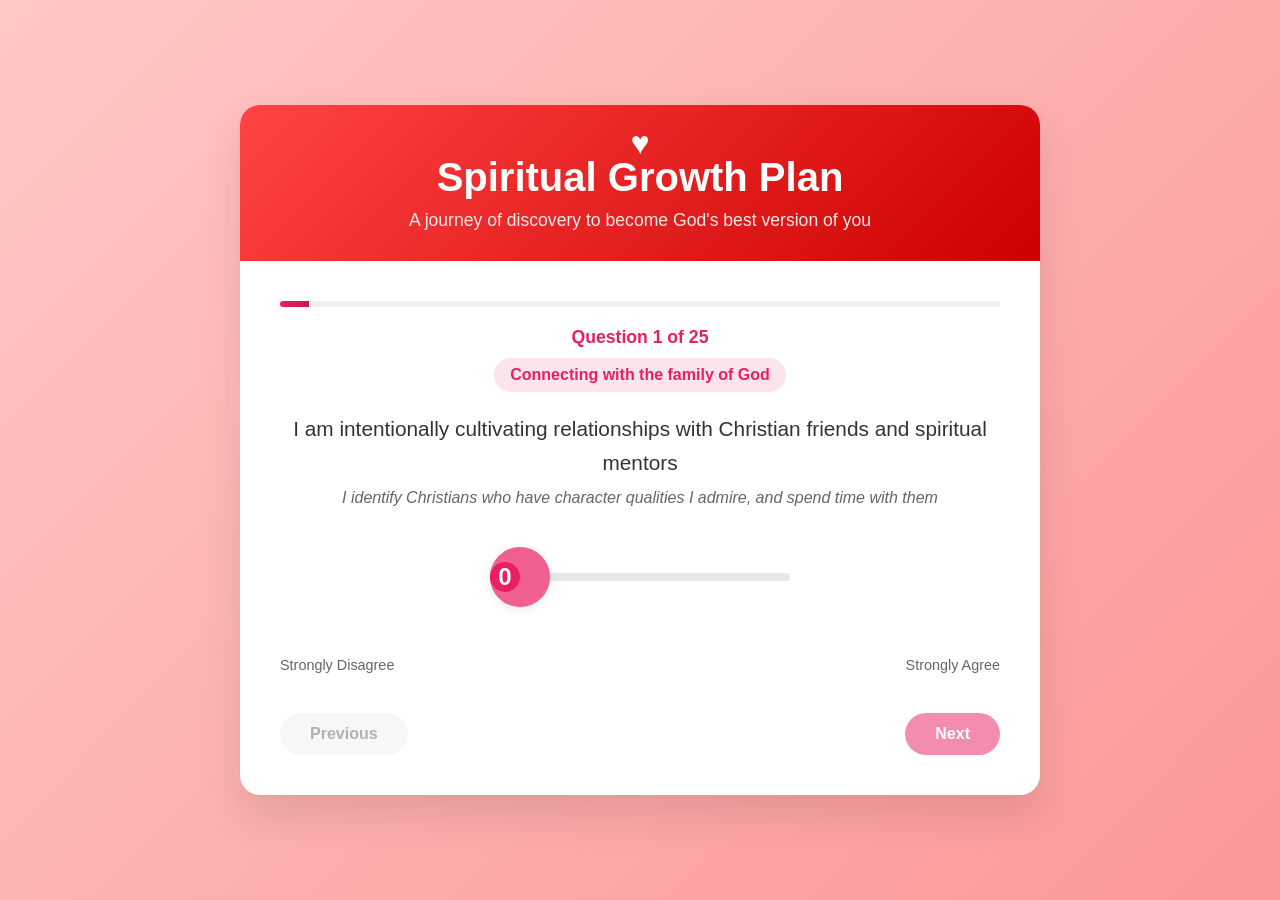
==== index.html @ 46c4d4fc "Rename spiritual_growth_assessment.html to index.html" ====
<!DOCTYPE html>
<html lang="en">
<head>
    <meta charset="UTF-8">
    <meta name="viewport" content="width=device-width, initial-scale=1.0">
    <title>Spiritual Growth Plan Assessment</title>
    <style>
        * {
            margin: 0;
            padding: 0;
            box-sizing: border-box;
        }

        body {
            font-family: 'Segoe UI', Tahoma, Geneva, Verdana, sans-serif;
            background: linear-gradient(135deg, hsl(0, 100%, 89%) 0%, lab(73.06% 38.18 16.54) 100%);
            min-height: 100vh;
            display: flex;
            align-items: center;
            justify-content: center;
            padding: 20px;
        }

        .container {
            background: white;
            border-radius: 20px;
            box-shadow: 0 20px 40px rgba(0,0,0,0.1);
            max-width: 800px;
            width: 100%;
            overflow: hidden;
        }

        .header {
            background: linear-gradient(135deg, #ff4444 0%, #cc0000 100%);
            color: white;
            padding: 30px;
            text-align: center;
            position: relative;
        }

        .header::before {
            content: '♥';
            position: absolute;
            top: 20px;
            left: 50%;
            transform: translateX(-50%);
            font-size: 2rem;
            color: white;
        }

        .header h1 {
            font-size: 2.5rem;
            margin-bottom: 10px;
            margin-top: 20px;
        }

        .header p {
            font-size: 1.1rem;
            opacity: 0.9;
        }

        .content {
            padding: 40px;
        }

        .question-container {
            text-align: center;
            margin-bottom: 30px;
        }

        .question-number {
            color: var(--category-color);
            font-size: 1.1rem;
            font-weight: 600;
            margin-bottom: 10px;
        }

        .category {
            background: var(--category-bg);
            color: var(--category-color);
            padding: 8px 16px;
            border-radius: 20px;
            display: inline-block;
            margin-bottom: 20px;
            font-weight: 600;
        }

        .question {
            font-size: 1.3rem;
            line-height: 1.6;
            color: #333;
            margin-bottom: 10px;
        }

        .question-detail {
            font-size: 1rem;
            color: #666;
            font-style: italic;
            margin-bottom: 30px;
        }

        .rating-container {
            display: flex;
            justify-content: center;
            align-items: center;
            margin-bottom: 40px;
            flex-wrap: wrap;
            position: relative;
            height: 80px;
        }

        .slider-wrapper {
            position: relative;
            width: 320px;
            height: 80px;
            display: flex;
            align-items: center;
            justify-content: center;
        }

        .rating-slider {
            width: 100%;
            margin: 0;
            background: transparent;
            position: absolute;
            top: 50%;
            left: 0;
            transform: translateY(-50%);
            z-index: 1;
            -webkit-appearance: none;
            appearance: none;
            height: 6px;
            border-radius: 3px;
            background: #e0e0e0;
        }

        .rating-slider::-webkit-slider-thumb {
            -webkit-appearance: none;
            appearance: none;
            width: 60px;
            height: 60px;
            border-radius: 50%;
            background: var(--category-color, #e91e63);
            border: 3px solid var(--category-color, #e91e63);
            cursor: pointer;
            box-shadow: 0 2px 8px rgba(0,0,0,0.12);
        }

        .rating-slider::-moz-range-thumb {
            width: 60px;
            height: 60px;
            border-radius: 50%;
            background: var(--category-color, #e91e63);
            border: 3px solid var(--category-color, #e91e63);
            cursor: pointer;
            box-shadow: 0 2px 8px rgba(0,0,0,0.12);
        }

        .rating-slider::-ms-thumb {
            width: 60px;
            height: 60px;
            border-radius: 50%;
            background: var(--category-color, #e91e63);
            border: 3px solid var(--category-color, #e91e63);
            cursor: pointer;
            box-shadow: 0 2px 8px rgba(0,0,0,0.12);
        }

        .slider-thumb {
            position: absolute;
            top: 50%;
            left: 0;
            transform: translate(-50%, -50%);
            width: 60px;
            height: 60px;
            border-radius: 50%;
            background: transparent;
            color: white;
            display: flex;
            align-items: center;
            justify-content: center;
            font-size: 1.5rem;
            font-weight: bold;
            pointer-events: none;
            z-index: 2;
            border: none;
            /* Remove background and border so only the number shows */
        }

        @media (max-width: 600px) {
            .slider-wrapper {
                width: 200px;
            }
            .slider-thumb, .rating-slider::-webkit-slider-thumb, .rating-slider::-moz-range-thumb, .rating-slider::-ms-thumb {
                width: 40px;
                height: 40px;
                font-size: 1rem;
            }
        }

        .rating-labels {
            display: flex;
            justify-content: space-between;
            margin-bottom: 40px;
            font-size: 0.9rem;
            color: #666;
        }

        .controls {
            display: flex;
            justify-content: space-between;
            align-items: center;
        }

        .btn {
            padding: 12px 30px;
            border: none;
            border-radius: 25px;
            font-size: 1rem;
            font-weight: 600;
            cursor: pointer;
            transition: all 0.3s ease;
        }

        .btn-primary {
            background: var(--category-color);
            color: white;
        }

        .btn-primary:hover {
            background: var(--category-color-dark);
            transform: translateY(-2px);
        }

        .btn-secondary {
            background: #f0f0f0;
            color: #666;
        }

        .btn-secondary:hover {
            background: #e0e0e0;
        }

        .btn:disabled {
            opacity: 0.5;
            cursor: not-allowed;
        }

        .progress-bar {
            background: #f0f0f0;
            height: 6px;
            border-radius: 3px;
            overflow: hidden;
            margin-bottom: 20px;
        }

        .progress-fill {
            background: linear-gradient(90deg, var(--category-color), var(--category-color-dark));
            height: 100%;
            transition: width 0.5s ease;
        }

        .results {
            display: none;
        }

        .results.show {
            display: block;
        }

        .result-category {
            background: var(--category-bg);
            border-radius: 15px;
            padding: 25px;
            margin-bottom: 20px;
            border-left: 5px solid var(--category-color);
        }

        .result-category h3 {
            color: var(--category-color);
            margin-bottom: 10px;
            font-size: 1.3rem;
        }

        .result-score {
            font-size: 1.2rem;
            font-weight: bold;
            color: #333;
            margin-bottom: 0;
        }

        .result-level {
            padding: 5px 15px;
            border-radius: 20px;
            color: white;
            font-weight: 600;
            display: inline-block;
            margin-bottom: 0;
            font-size: 0.8rem;
        }

        .poor { background: #ff6b6b; }
        .fair { background: #ffa726; }
        .good { background: #66bb6a; }
        .very-good { background: #42a5f5; }
        .outstanding { background: #ab47bc; }

        .restart-btn {
            display: block;
            margin: 30px auto 0;
            padding: 15px 40px;
            background: #ff4444;
            color: white;
            border: none;
            border-radius: 25px;
            font-size: 1.1rem;
            font-weight: 600;
            cursor: pointer;
            transition: all 0.3s ease;
        }

        .restart-btn:hover {
            background: #cc0000;
            transform: translateY(-2px);
        }

        /* Category color variables */
        .category-0 {
            --category-color: #e91e63;
            --category-color-dark: #c2185b;
            --category-bg: #fce4ec;
        }

        .category-1 {
            --category-color: #2196f3;
            --category-color-dark: #1976d2;
            --category-bg: #e3f2fd;
        }

        .category-2 {
            --category-color: #4caf50;
            --category-color-dark: #388e3c;
            --category-bg: #e8f5e8;
        }

        .category-3 {
            --category-color: #ff9800;
            --category-color-dark: #f57c00;
            --category-bg: #fff3e0;
        }

        .category-4 {
            --category-color: #9c27b0;
            --category-color-dark: #7b1fa2;
            --category-bg: #f3e5f5;
        }

        @media (max-width: 600px) {
            .rating-container {
                gap: 10px;
            }
            
            .rating-button {
                width: 50px;
                height: 50px;
                font-size: 1rem;
            }
            
            .header h1 {
                font-size: 2rem;
            }
            
            .content {
                padding: 20px;
            }
        }

        .slider-wrapper {
            position: relative;
            width: 100%;
            max-width: 300px;
            margin: 0 auto;
        }

        .rating-slider {
            -webkit-appearance: none;
            width: 100%;
            height: 8px;
            border-radius: 5px;
            background: #ddd;
            outline: none;
            opacity: 0.7;
            transition: opacity 0.2s;
        }

        .rating-slider:hover {
            opacity: 1;
        }

        .slider-thumb {
            position: absolute;
            top: -8px;
            left: 0;
            width: 30px;
            height: 30px;
            background: var(--category-color);
            color: white;
            border-radius: 50%;
            display: flex;
            align-items: center;
            justify-content: center;
            font-weight: bold;
            transition: transform 0.3s ease;
        }

        .slider-wrapper:hover .slider-thumb {
            transform: scale(1.2);
        }

        .accordion {
            border-radius: 15px;
            margin-bottom: 20px;
            overflow: hidden;
            border-left: 5px solid var(--category-color);
            background: var(--category-bg);
            transition: box-shadow 0.2s;
            box-shadow: 0 2px 8px rgba(0,0,0,0.04);
        }

        .accordion-header {
            display: flex;
            justify-content: space-between;
            align-items: center;
            padding: 25px;
            cursor: pointer;
            background: var(--category-bg);
        }

        .accordion-header h3 {
            margin: 0;
            color: var(--category-color);
            font-size: 1.2rem;
        }

        .accordion-summary {
    display: flex;
    align-items: flex-start;
    justify-content: space-between;
    gap: 20px;
    width: 100%;
}

.accordion-score-block {
    display: flex;
    flex-direction: column;
    align-items: flex-end;
    min-width: 90px;
}

.result-score {
    font-size: 2rem;
    font-weight: bold;
    color: #333;
    margin-bottom: 6px;
    text-align: right;
}

.result-level {
    padding: 5px 15px;
    border-radius: 20px;
    color: white;
    font-weight: 600;
    display: inline-block;
    margin-bottom: 0;
    font-size: 1rem;
    text-align: right;
}

        .result-score {
            font-size: 1.2rem;
            font-weight: bold;
            color: #333;
            margin-bottom: 0;
        }

        .result-level {
            padding: 5px 15px;
            border-radius: 20px;
            color: white;
            font-weight: 600;
            display: inline-block;
            margin-bottom: 0;
        }

        .accordion-content {
            padding: 20px 25px;
            border-top: 1px solid #eee;
            display: none;
            animation: fadeIn 0.3s;
        }

        .accordion.open .accordion-content {
            display: block;
        }

  .go-deeper-link {
    color: var(--category-color);
    text-decoration: underline;
    cursor: pointer;
    background: none;
    border: none;
    padding: 0;
    margin: 0;
    transition: color 0.2s;
}
.go-deeper-link:hover {
    color: var(--category-color-dark);
}

        .steps-btn {
            display: block;
            margin: 20px auto 0;
            padding: 15px 40px;
            background: #2196f3;
            color: white;
            border: none;
            border-radius: 25px;
            font-size: 1.1rem;
            font-weight: 600;
            text-align: center;
            text-decoration: none;
            transition: background 0.3s, transform 0.3s;
        }

        .steps-btn:hover {
            background: #1976d2;
            transform: translateY(-2px);
        }

        @keyframes fadeIn {
            from { opacity: 0; }
            to { opacity: 1; }
        }

        .results-actions {
    display: flex;
    justify-content: center;
    gap: 20px;
    margin-top: 30px;
}

@media (max-width: 600px) {
    .results-actions {
        flex-direction: column;
        gap: 10px;
        align-items: stretch;
    }
}
    </style>
</head>
<body>
    <div class="container">
        <div class="header">
            <h1>Spiritual Growth Plan</h1>
            <p>A journey of discovery to become God's best version of you</p>
        </div>

        <div class="content">
            <div class="progress-bar">
                <div class="progress-fill" id="progressFill"></div>
            </div>

            <div id="questionSection">
                <div class="question-container">
                    <div class="question-number" id="questionNumber"></div>
                    <div class="category" id="categoryName"></div>
                    <div class="question" id="questionText"></div>
                    <div class="question-detail" id="questionDetail"></div>
                </div>

                <div class="rating-container" id="ratingContainer">
                    <div class="slider-wrapper">
                        <input type="range" min="0" max="5" value="0" class="rating-slider" id="ratingSlider">
                        <div class="slider-thumb" id="sliderThumb">0</div>
                    </div>
                </div>

                <div class="rating-labels">
                    <span>Strongly Disagree</span>
                    <span>Strongly Agree</span>
                </div>

                <div class="controls">
                    <button class="btn btn-secondary" id="prevBtn" onclick="previousQuestion()">Previous</button>
                    <button class="btn btn-primary" id="nextBtn" onclick="nextQuestion()" disabled>Next</button>
                </div>
            </div>

            <div class="results" id="results">
                <h2 style="text-align: center; margin-bottom: 30px; color: #333;">Your Spiritual Growth Assessment Results</h2>
                <div id="resultsContainer"></div>
                <div class="results-actions">
                    <button class="restart-btn" onclick="restartAssessment()">Take Assessment Again</button>
                    <a href="https://kingfisher.org.uk" target="_blank" class="steps-btn">Steps to Change</a>
                </div>
            </div>
        </div>
    </div>

    <script>
        const questions = [
            {
                category: "Connecting with the family of God",
                questions: [
                    {
                        text: "I am intentionally cultivating relationships with Christian friends and spiritual mentors",
                        detail: "I identify Christians who have character qualities I admire, and spend time with them"
                    },
                    {
                        text: "I am cultivating authentic community by speaking the truth in love and creating healthy boundaries",
                        detail: "I don't just opt for the quiet life - I say what needs to be said, but in a loving, up building way"
                    },
                    {
                        text: "I am increasingly becoming loving, grace-giving and forgiving to others",
                        detail: "When people annoy me, I am increasingly able to respond calmly and positively"
                    },
                    {
                        text: "I am authentically connecting in my immediate family relationships (spouse, children, siblings)",
                        detail: "Though we can't get on with everyone, so far as it is down to me I am seeking to build honest, positive relationships"
                    },
                    {
                        text: "I am resolving conflict with others in a Biblical manner and supporting the leadership of this church family",
                        detail: "Whether in my personal family, or in the family of the church, I am increasingly refusing to cause division through gossip, mud-slinging or character assassination"
                    }
                ]
            },
            {
                category: "Maturing in my spiritual life",
                questions: [
                    {
                        text: "I am growing spiritually through regular quiet times, reading God's word and praying",
                        detail: ""
                    },
                    {
                        text: "I avoid addictive behaviours that hinder my growth",
                        detail: "Food, busyness, tv etc. Though these things, in themselves are not wrong, am I using them as a means of avoiding sorting out real issues in my life?"
                    },
                    {
                        text: "I have an active relationship with one or several people that encourage me in my spiritual walk",
                        detail: "People to whom I make myself open and accountable"
                    },
                    {
                        text: "I am experiencing an increase of the Fruit of the Spirit in my life (love, joy, peace, patience, kindness, goodness, gentleness and self control - Galatians 5:22-23)",
                        detail: ""
                    },
                    {
                        text: "I am honouring God with my finances and, therefore, tithing to the church (giving 10%)",
                        detail: ""
                    }
                ]
            },
            {
                category: "Discovering my ministry in the church",
                questions: [
                    {
                        text: "I have discovered how God has made me (Discovery) and am actively seeking to develop that in ministry",
                        detail: ""
                    },
                    {
                        text: "I am actively demonstrating that I am Christ's servant in ordinary ways",
                        detail: "In my attitudes towards family, friends, church, work etc"
                    },
                    {
                        text: "I am serving in a regular ministry in the church body",
                        detail: ""
                    },
                    {
                        text: "I am taking the opportunities presented in the church regarding courses and gatherings for support of my ministry",
                        detail: ""
                    },
                    {
                        text: "I am an active, participating member of my Connect group",
                        detail: ""
                    }
                ]
            },
            {
                category: "Growing in my sense of mission in the world",
                questions: [
                    {
                        text: "I am actively praying for and cultivating relationships with unchurched friends and family",
                        detail: ""
                    },
                    {
                        text: "I am actively witnessing to spiritual seekers",
                        detail: "Through telling my story, or through inviting them to church, or to other Christian events or introducing them to other Christians, or some other means"
                    },
                    {
                        text: "I am praying for God to show me where he can use me in the world in which I live",
                        detail: ""
                    },
                    {
                        text: "I am actively looking for and taking opportunities to build positively into other peoples' lives",
                        detail: "I am looking for ways of demonstrating Christ's love through words and acts of kindness to those who don't yet know him"
                    },
                    {
                        text: "I am known by others as one who lives out their beliefs in their everyday life",
                        detail: ""
                    }
                ]
            },
            {
                category: "Deepening my relationship with God in worship",
                questions: [
                    {
                        text: "I am faithfully attending corporate worship services at my church with an attitude of positive expectation that God will meet with me",
                        detail: ""
                    },
                    {
                        text: "I am actively seeking to know and do what pleases God as a way of life",
                        detail: ""
                    },
                    {
                        text: "I am surrendering my whole life to the Lord, including the area of exercise and nutrition (Romans 12: 1)",
                        detail: "The way I treat my body, soul and spirit reflects my belief that they were created by, and belong to God"
                    },
                    {
                        text: "The worship songs that I sing accurately and increasingly reflect my true feelings about God",
                        detail: ""
                    },
                    {
                        text: "I am honouring God with every dimension of my life by balancing His purposes in my life",
                        detail: "Am increasingly demonstrating that I see the importance of all five of these areas being in proper balance"
                    }
                ]
            }
        ];

        let currentQuestionIndex = 0;
        let answers = [];
        let totalQuestions = 0;

        // Calculate total questions
        questions.forEach(category => {
            totalQuestions += category.questions.length;
        });

        function getCurrentQuestion() {
            let questionCount = 0;
            for (let categoryIndex = 0; categoryIndex < questions.length; categoryIndex++) {
                const category = questions[categoryIndex];
                if (questionCount + category.questions.length > currentQuestionIndex) {
                    const questionInCategory = currentQuestionIndex - questionCount;
                    return {
                        category: category.category,
                        question: category.questions[questionInCategory],
                        categoryIndex: categoryIndex,
                        questionIndex: questionInCategory
                    };
                }
                questionCount += category.questions.length;
            }
        }

        function displayQuestion() {
            const current = getCurrentQuestion();

            document.body.className = `category-${current.categoryIndex}`;

            document.getElementById('questionNumber').textContent = `Question ${currentQuestionIndex + 1} of ${totalQuestions}`;
            document.getElementById('categoryName').textContent = current.category;
            document.getElementById('questionText').textContent = current.question.text;
            document.getElementById('questionDetail').textContent = current.question.detail;

            // Update progress bar
            const progress = ((currentQuestionIndex + 1) / totalQuestions) * 100;
            document.getElementById('progressFill').style.width = progress + '%';

            // Set slider value
            const slider = document.getElementById('ratingSlider');
            const thumb = document.getElementById('sliderThumb');
            slider.value = answers[currentQuestionIndex] !== undefined ? answers[currentQuestionIndex] : 0;
            thumb.textContent = slider.value;

            // Position thumb
            updateSliderThumb();

            // Update button states
            document.getElementById('prevBtn').disabled = currentQuestionIndex === 0;
            document.getElementById('nextBtn').disabled = answers[currentQuestionIndex] === undefined;

            if (currentQuestionIndex === totalQuestions - 1) {
                document.getElementById('nextBtn').textContent = 'View Results';
            } else {
                document.getElementById('nextBtn').textContent = 'Next';
            }
        }

        function selectRating(value) {
            answers[currentQuestionIndex] = value;

            // Update UI
            document.getElementById('ratingSlider').value = value;
            document.getElementById('sliderThumb').textContent = value;
            updateSliderThumb();

            // Enable next button
            document.getElementById('nextBtn').disabled = false;
        }

        function updateSliderThumb() {
            const slider = document.getElementById('ratingSlider');
            const thumb = document.getElementById('sliderThumb');
            const min = parseInt(slider.min);
            const max = parseInt(slider.max);
            const val = parseInt(slider.value);

            // Calculate position
            const percent = (val - min) / (max - min);
            const sliderWidth = slider.offsetWidth;
            const thumbWidth = thumb.offsetWidth;
            // Position so the center of .slider-thumb matches the center of the native thumb
            const left = percent * (sliderWidth - thumbWidth) + thumbWidth / 2;

            thumb.style.left = `${left}px`;
            thumb.style.top = '50%';
            thumb.style.transform = 'translate(-50%, -50%)';
        }

        function nextQuestion() {
            if (currentQuestionIndex < totalQuestions - 1) {
                currentQuestionIndex++;
                displayQuestion();
            } else {
                showResults();
            }
        }

        function previousQuestion() {
            if (currentQuestionIndex > 0) {
                currentQuestionIndex--;
                displayQuestion();
            }
        }

        function getScoreLevel(score) {
            if (score <= 5) return { level: 'Poor', class: 'poor' };
            if (score <= 10) return { level: 'Fair', class: 'fair' };
            if (score <= 15) return { level: 'Good', class: 'good' };
            if (score <= 20) return { level: 'Very Good', class: 'very-good' };
            return { level: 'Outstanding', class: 'outstanding' };
        }

       function showResults() {
    document.getElementById('questionSection').style.display = 'none';
    document.getElementById('results').classList.add('show');
    document.body.className = '';

    const resultsContainer = document.getElementById('resultsContainer');
    resultsContainer.innerHTML = '';

    let answerIndex = 0;

    // Go deeper content for each category
    const goDeeperContent = [
        `<p>
           The book of Romans is a great starting point for advice on how to connect with the family of God. If you have 5 minutes spare read Romans 12 as it speaks so clearly into these topics!<br><br>
            If you want to go even further into studying it we have a great Bible study series available called <em>Romans: The Real Truth of Christianity</em>; ask your connect group leader if you would like a copy.
        </p>`,
        `<p>
            You can read the bible anywhere with the YouVersion Bible app. It has reading plans and it can even read it to you! Goto <a href="https://bible.com" target="_blank">bible.com</a> for more information.<br><br>
            <a href="https://thebibleproject.com" target="_blank">Thebibleproject.com</a> is a great resource for developing a deeper understanding of the bible and how it all fits together. The videos are simple and quick so it’s a great starting point.<br><br>
            We believe in the principle of tithing which is how church gets most of it’s funding. If you don’t know much about tithing then ask one of the leaders at church or watch a talk by James Burn called <a href=https://youtube.com/live/6DldkL6PSbs">“Giving as an act of Faith”</a> on YouTube<br>
            If you decide that you would like to tithe then visit the <a href="https://kingfisher.org.uk/giving">giving page</a> on our website for all the information..
        </p>`,
        `<p>
            Do you want to get involved but have no idea where you would be most effective at serving?<br><br>
            We have a tool called “Discovery” at Kingfisher Church which is like a questionnaire which helps you figure out how God has wired you up as a person and what areas of ministry you may suit serving in. Ollie or James will look through the finished questionnaire and advise on what ministries will be a great fit for you to get involved in!<br>
            <br>Ask your connect group leader or any leader at church for more information or to get a copy of Discovery.
        </p>`,
        `<p>
            Commit to one specific person in your life that you could be praying that they will start a journey to faith in God. Think of that person as your “Plus One” to invite along to church.<br><br>
            As well as finding where you can serve in Church, there are plenty of opportunities to serve in different ways in the social enterprise that grew out of our church.
        </p>`,
        `<p>
            Try listening to more worship music throughout the week. Journeys in the car can become opportunities for times of worship and prayer so that time is useful!<br><br>
            Find us on Spotify for <a href="https://open.spotify.com/artist/3yoodHEVUlWji9CvxLVvFb?si=lH98tpijQ7yHeleZgfBoWQ">Kingfisher Church</a> songs as well as playlists of worship music that we will either be singing at church or that we think will be encouraging to listen to.
        </p>`
    ];

    questions.forEach((category, categoryIndex) => {
        let categoryScore = 0;
        for (let i = 0; i < category.questions.length; i++) {
            categoryScore += answers[answerIndex + i];
        }
        const scoreInfo = getScoreLevel(categoryScore);

        // Accordion HTML
        const accordionDiv = document.createElement('div');
        accordionDiv.className = `accordion category-${categoryIndex}`;

        accordionDiv.innerHTML = `
            <div class="accordion-header">
                <div class="accordion-summary">
                    <div>
                        <h3>${category.category}</h3>
                        <a href="#" class="go-deeper-link" data-acc-index="${categoryIndex}" style="font-style:italic; font-size:0.95rem; display:block; margin-top:6px;">Go deeper</a>
                    </div>
                    <div class="accordion-score-block">
                        <div class="result-score">${categoryScore} / 25</div>
                        <div class="result-level ${scoreInfo.class}">${scoreInfo.level}</div>
                    </div>
                </div>
            </div>
            <div class="accordion-content">
                ${goDeeperContent[categoryIndex]}
            </div>
        `;
        resultsContainer.appendChild(accordionDiv);

        answerIndex += category.questions.length;
    });

    // Add accordion open/close logic
    document.querySelectorAll('.go-deeper-link').forEach(link => {
        link.onclick = function(e) {
            e.preventDefault();
            const acc = link.closest('.accordion');
            acc.classList.toggle('open');
        };
    });
}

        function restartAssessment() {
            currentQuestionIndex = 0;
            answers = [];
            document.getElementById('results').classList.remove('show');
            document.getElementById('questionSection').style.display = 'block';
            displayQuestion();
        }

        // Event listeners
        document.getElementById('ratingContainer').addEventListener('click', function(e) {
            if (e.target.classList.contains('rating-button')) {
                selectRating(parseInt(e.target.dataset.value));
            }
        });

        const slider = document.getElementById('ratingSlider');
        const sliderThumb = document.getElementById('sliderThumb');

        slider.addEventListener('input', function() {
            const value = this.value;
            sliderThumb.textContent = value;
            selectRating(parseInt(value));
        });

        // Initialize
        displayQuestion();
    </script>
</body>
</html>
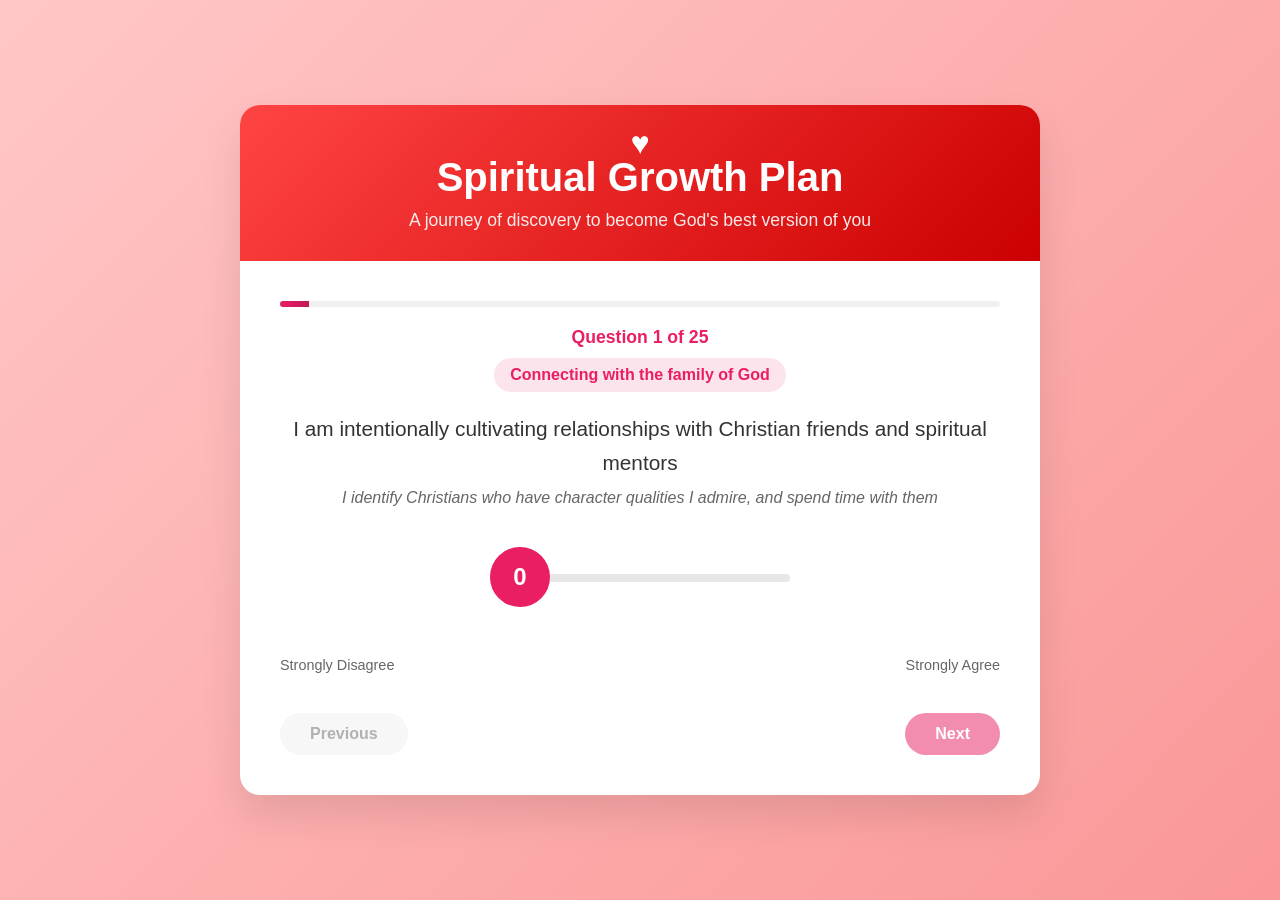
==== commit c801e0ac: "split files" ====
--- a/index.html
+++ b/index.html
@@ -4,559 +4,7 @@
     <meta charset="UTF-8">
     <meta name="viewport" content="width=device-width, initial-scale=1.0">
     <title>Spiritual Growth Plan Assessment</title>
-    <style>
-        * {
-            margin: 0;
-            padding: 0;
-            box-sizing: border-box;
-        }
-
-        body {
-            font-family: 'Segoe UI', Tahoma, Geneva, Verdana, sans-serif;
-            background: linear-gradient(135deg, hsl(0, 100%, 89%) 0%, lab(73.06% 38.18 16.54) 100%);
-            min-height: 100vh;
-            display: flex;
-            align-items: center;
-            justify-content: center;
-            padding: 20px;
-        }
-
-        .container {
-            background: white;
-            border-radius: 20px;
-            box-shadow: 0 20px 40px rgba(0,0,0,0.1);
-            max-width: 800px;
-            width: 100%;
-            overflow: hidden;
-        }
-
-        .header {
-            background: linear-gradient(135deg, #ff4444 0%, #cc0000 100%);
-            color: white;
-            padding: 30px;
-            text-align: center;
-            position: relative;
-        }
-
-        .header::before {
-            content: '♥';
-            position: absolute;
-            top: 20px;
-            left: 50%;
-            transform: translateX(-50%);
-            font-size: 2rem;
-            color: white;
-        }
-
-        .header h1 {
-            font-size: 2.5rem;
-            margin-bottom: 10px;
-            margin-top: 20px;
-        }
-
-        .header p {
-            font-size: 1.1rem;
-            opacity: 0.9;
-        }
-
-        .content {
-            padding: 40px;
-        }
-
-        .question-container {
-            text-align: center;
-            margin-bottom: 30px;
-        }
-
-        .question-number {
-            color: var(--category-color);
-            font-size: 1.1rem;
-            font-weight: 600;
-            margin-bottom: 10px;
-        }
-
-        .category {
-            background: var(--category-bg);
-            color: var(--category-color);
-            padding: 8px 16px;
-            border-radius: 20px;
-            display: inline-block;
-            margin-bottom: 20px;
-            font-weight: 600;
-        }
-
-        .question {
-            font-size: 1.3rem;
-            line-height: 1.6;
-            color: #333;
-            margin-bottom: 10px;
-        }
-
-        .question-detail {
-            font-size: 1rem;
-            color: #666;
-            font-style: italic;
-            margin-bottom: 30px;
-        }
-
-        .rating-container {
-            display: flex;
-            justify-content: center;
-            align-items: center;
-            margin-bottom: 40px;
-            flex-wrap: wrap;
-            position: relative;
-            height: 80px;
-        }
-
-        .slider-wrapper {
-            position: relative;
-            width: 320px;
-            height: 80px;
-            display: flex;
-            align-items: center;
-            justify-content: center;
-        }
-
-        .rating-slider {
-            width: 100%;
-            margin: 0;
-            background: transparent;
-            position: absolute;
-            top: 50%;
-            left: 0;
-            transform: translateY(-50%);
-            z-index: 1;
-            -webkit-appearance: none;
-            appearance: none;
-            height: 6px;
-            border-radius: 3px;
-            background: #e0e0e0;
-        }
-
-        .rating-slider::-webkit-slider-thumb {
-            -webkit-appearance: none;
-            appearance: none;
-            width: 60px;
-            height: 60px;
-            border-radius: 50%;
-            background: var(--category-color, #e91e63);
-            border: 3px solid var(--category-color, #e91e63);
-            cursor: pointer;
-            box-shadow: 0 2px 8px rgba(0,0,0,0.12);
-        }
-
-        .rating-slider::-moz-range-thumb {
-            width: 60px;
-            height: 60px;
-            border-radius: 50%;
-            background: var(--category-color, #e91e63);
-            border: 3px solid var(--category-color, #e91e63);
-            cursor: pointer;
-            box-shadow: 0 2px 8px rgba(0,0,0,0.12);
-        }
-
-        .rating-slider::-ms-thumb {
-            width: 60px;
-            height: 60px;
-            border-radius: 50%;
-            background: var(--category-color, #e91e63);
-            border: 3px solid var(--category-color, #e91e63);
-            cursor: pointer;
-            box-shadow: 0 2px 8px rgba(0,0,0,0.12);
-        }
-
-        .slider-thumb {
-            position: absolute;
-            top: 50%;
-            left: 0;
-            transform: translate(-50%, -50%);
-            width: 60px;
-            height: 60px;
-            border-radius: 50%;
-            background: transparent;
-            color: white;
-            display: flex;
-            align-items: center;
-            justify-content: center;
-            font-size: 1.5rem;
-            font-weight: bold;
-            pointer-events: none;
-            z-index: 2;
-            border: none;
-            /* Remove background and border so only the number shows */
-        }
-
-        @media (max-width: 600px) {
-            .slider-wrapper {
-                width: 200px;
-            }
-            .slider-thumb, .rating-slider::-webkit-slider-thumb, .rating-slider::-moz-range-thumb, .rating-slider::-ms-thumb {
-                width: 40px;
-                height: 40px;
-                font-size: 1rem;
-            }
-        }
-
-        .rating-labels {
-            display: flex;
-            justify-content: space-between;
-            margin-bottom: 40px;
-            font-size: 0.9rem;
-            color: #666;
-        }
-
-        .controls {
-            display: flex;
-            justify-content: space-between;
-            align-items: center;
-        }
-
-        .btn {
-            padding: 12px 30px;
-            border: none;
-            border-radius: 25px;
-            font-size: 1rem;
-            font-weight: 600;
-            cursor: pointer;
-            transition: all 0.3s ease;
-        }
-
-        .btn-primary {
-            background: var(--category-color);
-            color: white;
-        }
-
-        .btn-primary:hover {
-            background: var(--category-color-dark);
-            transform: translateY(-2px);
-        }
-
-        .btn-secondary {
-            background: #f0f0f0;
-            color: #666;
-        }
-
-        .btn-secondary:hover {
-            background: #e0e0e0;
-        }
-
-        .btn:disabled {
-            opacity: 0.5;
-            cursor: not-allowed;
-        }
-
-        .progress-bar {
-            background: #f0f0f0;
-            height: 6px;
-            border-radius: 3px;
-            overflow: hidden;
-            margin-bottom: 20px;
-        }
-
-        .progress-fill {
-            background: linear-gradient(90deg, var(--category-color), var(--category-color-dark));
-            height: 100%;
-            transition: width 0.5s ease;
-        }
-
-        .results {
-            display: none;
-        }
-
-        .results.show {
-            display: block;
-        }
-
-        .result-category {
-            background: var(--category-bg);
-            border-radius: 15px;
-            padding: 25px;
-            margin-bottom: 20px;
-            border-left: 5px solid var(--category-color);
-        }
-
-        .result-category h3 {
-            color: var(--category-color);
-            margin-bottom: 10px;
-            font-size: 1.3rem;
-        }
-
-        .result-score {
-            font-size: 1.2rem;
-            font-weight: bold;
-            color: #333;
-            margin-bottom: 0;
-        }
-
-        .result-level {
-            padding: 5px 15px;
-            border-radius: 20px;
-            color: white;
-            font-weight: 600;
-            display: inline-block;
-            margin-bottom: 0;
-            font-size: 0.8rem;
-        }
-
-        .poor { background: #ff6b6b; }
-        .fair { background: #ffa726; }
-        .good { background: #66bb6a; }
-        .very-good { background: #42a5f5; }
-        .outstanding { background: #ab47bc; }
-
-        .restart-btn {
-            display: block;
-            margin: 30px auto 0;
-            padding: 15px 40px;
-            background: #ff4444;
-            color: white;
-            border: none;
-            border-radius: 25px;
-            font-size: 1.1rem;
-            font-weight: 600;
-            cursor: pointer;
-            transition: all 0.3s ease;
-        }
-
-        .restart-btn:hover {
-            background: #cc0000;
-            transform: translateY(-2px);
-        }
-
-        /* Category color variables */
-        .category-0 {
-            --category-color: #e91e63;
-            --category-color-dark: #c2185b;
-            --category-bg: #fce4ec;
-        }
-
-        .category-1 {
-            --category-color: #2196f3;
-            --category-color-dark: #1976d2;
-            --category-bg: #e3f2fd;
-        }
-
-        .category-2 {
-            --category-color: #4caf50;
-            --category-color-dark: #388e3c;
-            --category-bg: #e8f5e8;
-        }
-
-        .category-3 {
-            --category-color: #ff9800;
-            --category-color-dark: #f57c00;
-            --category-bg: #fff3e0;
-        }
-
-        .category-4 {
-            --category-color: #9c27b0;
-            --category-color-dark: #7b1fa2;
-            --category-bg: #f3e5f5;
-        }
-
-        @media (max-width: 600px) {
-            .rating-container {
-                gap: 10px;
-            }
-            
-            .rating-button {
-                width: 50px;
-                height: 50px;
-                font-size: 1rem;
-            }
-            
-            .header h1 {
-                font-size: 2rem;
-            }
-            
-            .content {
-                padding: 20px;
-            }
-        }
-
-        .slider-wrapper {
-            position: relative;
-            width: 100%;
-            max-width: 300px;
-            margin: 0 auto;
-        }
-
-        .rating-slider {
-            -webkit-appearance: none;
-            width: 100%;
-            height: 8px;
-            border-radius: 5px;
-            background: #ddd;
-            outline: none;
-            opacity: 0.7;
-            transition: opacity 0.2s;
-        }
-
-        .rating-slider:hover {
-            opacity: 1;
-        }
-
-        .slider-thumb {
-            position: absolute;
-            top: -8px;
-            left: 0;
-            width: 30px;
-            height: 30px;
-            background: var(--category-color);
-            color: white;
-            border-radius: 50%;
-            display: flex;
-            align-items: center;
-            justify-content: center;
-            font-weight: bold;
-            transition: transform 0.3s ease;
-        }
-
-        .slider-wrapper:hover .slider-thumb {
-            transform: scale(1.2);
-        }
-
-        .accordion {
-            border-radius: 15px;
-            margin-bottom: 20px;
-            overflow: hidden;
-            border-left: 5px solid var(--category-color);
-            background: var(--category-bg);
-            transition: box-shadow 0.2s;
-            box-shadow: 0 2px 8px rgba(0,0,0,0.04);
-        }
-
-        .accordion-header {
-            display: flex;
-            justify-content: space-between;
-            align-items: center;
-            padding: 25px;
-            cursor: pointer;
-            background: var(--category-bg);
-        }
-
-        .accordion-header h3 {
-            margin: 0;
-            color: var(--category-color);
-            font-size: 1.2rem;
-        }
-
-        .accordion-summary {
-    display: flex;
-    align-items: flex-start;
-    justify-content: space-between;
-    gap: 20px;
-    width: 100%;
-}
-
-.accordion-score-block {
-    display: flex;
-    flex-direction: column;
-    align-items: flex-end;
-    min-width: 90px;
-}
-
-.result-score {
-    font-size: 2rem;
-    font-weight: bold;
-    color: #333;
-    margin-bottom: 6px;
-    text-align: right;
-}
-
-.result-level {
-    padding: 5px 15px;
-    border-radius: 20px;
-    color: white;
-    font-weight: 600;
-    display: inline-block;
-    margin-bottom: 0;
-    font-size: 1rem;
-    text-align: right;
-}
-
-        .result-score {
-            font-size: 1.2rem;
-            font-weight: bold;
-            color: #333;
-            margin-bottom: 0;
-        }
-
-        .result-level {
-            padding: 5px 15px;
-            border-radius: 20px;
-            color: white;
-            font-weight: 600;
-            display: inline-block;
-            margin-bottom: 0;
-        }
-
-        .accordion-content {
-            padding: 20px 25px;
-            border-top: 1px solid #eee;
-            display: none;
-            animation: fadeIn 0.3s;
-        }
-
-        .accordion.open .accordion-content {
-            display: block;
-        }
-
-  .go-deeper-link {
-    color: var(--category-color);
-    text-decoration: underline;
-    cursor: pointer;
-    background: none;
-    border: none;
-    padding: 0;
-    margin: 0;
-    transition: color 0.2s;
-}
-.go-deeper-link:hover {
-    color: var(--category-color-dark);
-}
-
-        .steps-btn {
-            display: block;
-            margin: 20px auto 0;
-            padding: 15px 40px;
-            background: #2196f3;
-            color: white;
-            border: none;
-            border-radius: 25px;
-            font-size: 1.1rem;
-            font-weight: 600;
-            text-align: center;
-            text-decoration: none;
-            transition: background 0.3s, transform 0.3s;
-        }
-
-        .steps-btn:hover {
-            background: #1976d2;
-            transform: translateY(-2px);
-        }
-
-        @keyframes fadeIn {
-            from { opacity: 0; }
-            to { opacity: 1; }
-        }
-
-        .results-actions {
-    display: flex;
-    justify-content: center;
-    gap: 20px;
-    margin-top: 30px;
-}
-
-@media (max-width: 600px) {
-    .results-actions {
-        flex-direction: column;
-        gap: 10px;
-        align-items: stretch;
-    }
-}
-    </style>
+    <link rel="stylesheet" href="style.css">
 </head>
 <body>
     <div class="container">
@@ -606,357 +54,6 @@
             </div>
         </div>
     </div>
-
-    <script>
-        const questions = [
-            {
-                category: "Connecting with the family of God",
-                questions: [
-                    {
-                        text: "I am intentionally cultivating relationships with Christian friends and spiritual mentors",
-                        detail: "I identify Christians who have character qualities I admire, and spend time with them"
-                    },
-                    {
-                        text: "I am cultivating authentic community by speaking the truth in love and creating healthy boundaries",
-                        detail: "I don't just opt for the quiet life - I say what needs to be said, but in a loving, up building way"
-                    },
-                    {
-                        text: "I am increasingly becoming loving, grace-giving and forgiving to others",
-                        detail: "When people annoy me, I am increasingly able to respond calmly and positively"
-                    },
-                    {
-                        text: "I am authentically connecting in my immediate family relationships (spouse, children, siblings)",
-                        detail: "Though we can't get on with everyone, so far as it is down to me I am seeking to build honest, positive relationships"
-                    },
-                    {
-                        text: "I am resolving conflict with others in a Biblical manner and supporting the leadership of this church family",
-                        detail: "Whether in my personal family, or in the family of the church, I am increasingly refusing to cause division through gossip, mud-slinging or character assassination"
-                    }
-                ]
-            },
-            {
-                category: "Maturing in my spiritual life",
-                questions: [
-                    {
-                        text: "I am growing spiritually through regular quiet times, reading God's word and praying",
-                        detail: ""
-                    },
-                    {
-                        text: "I avoid addictive behaviours that hinder my growth",
-                        detail: "Food, busyness, tv etc. Though these things, in themselves are not wrong, am I using them as a means of avoiding sorting out real issues in my life?"
-                    },
-                    {
-                        text: "I have an active relationship with one or several people that encourage me in my spiritual walk",
-                        detail: "People to whom I make myself open and accountable"
-                    },
-                    {
-                        text: "I am experiencing an increase of the Fruit of the Spirit in my life (love, joy, peace, patience, kindness, goodness, gentleness and self control - Galatians 5:22-23)",
-                        detail: ""
-                    },
-                    {
-                        text: "I am honouring God with my finances and, therefore, tithing to the church (giving 10%)",
-                        detail: ""
-                    }
-                ]
-            },
-            {
-                category: "Discovering my ministry in the church",
-                questions: [
-                    {
-                        text: "I have discovered how God has made me (Discovery) and am actively seeking to develop that in ministry",
-                        detail: ""
-                    },
-                    {
-                        text: "I am actively demonstrating that I am Christ's servant in ordinary ways",
-                        detail: "In my attitudes towards family, friends, church, work etc"
-                    },
-                    {
-                        text: "I am serving in a regular ministry in the church body",
-                        detail: ""
-                    },
-                    {
-                        text: "I am taking the opportunities presented in the church regarding courses and gatherings for support of my ministry",
-                        detail: ""
-                    },
-                    {
-                        text: "I am an active, participating member of my Connect group",
-                        detail: ""
-                    }
-                ]
-            },
-            {
-                category: "Growing in my sense of mission in the world",
-                questions: [
-                    {
-                        text: "I am actively praying for and cultivating relationships with unchurched friends and family",
-                        detail: ""
-                    },
-                    {
-                        text: "I am actively witnessing to spiritual seekers",
-                        detail: "Through telling my story, or through inviting them to church, or to other Christian events or introducing them to other Christians, or some other means"
-                    },
-                    {
-                        text: "I am praying for God to show me where he can use me in the world in which I live",
-                        detail: ""
-                    },
-                    {
-                        text: "I am actively looking for and taking opportunities to build positively into other peoples' lives",
-                        detail: "I am looking for ways of demonstrating Christ's love through words and acts of kindness to those who don't yet know him"
-                    },
-                    {
-                        text: "I am known by others as one who lives out their beliefs in their everyday life",
-                        detail: ""
-                    }
-                ]
-            },
-            {
-                category: "Deepening my relationship with God in worship",
-                questions: [
-                    {
-                        text: "I am faithfully attending corporate worship services at my church with an attitude of positive expectation that God will meet with me",
-                        detail: ""
-                    },
-                    {
-                        text: "I am actively seeking to know and do what pleases God as a way of life",
-                        detail: ""
-                    },
-                    {
-                        text: "I am surrendering my whole life to the Lord, including the area of exercise and nutrition (Romans 12: 1)",
-                        detail: "The way I treat my body, soul and spirit reflects my belief that they were created by, and belong to God"
-                    },
-                    {
-                        text: "The worship songs that I sing accurately and increasingly reflect my true feelings about God",
-                        detail: ""
-                    },
-                    {
-                        text: "I am honouring God with every dimension of my life by balancing His purposes in my life",
-                        detail: "Am increasingly demonstrating that I see the importance of all five of these areas being in proper balance"
-                    }
-                ]
-            }
-        ];
-
-        let currentQuestionIndex = 0;
-        let answers = [];
-        let totalQuestions = 0;
-
-        // Calculate total questions
-        questions.forEach(category => {
-            totalQuestions += category.questions.length;
-        });
-
-        function getCurrentQuestion() {
-            let questionCount = 0;
-            for (let categoryIndex = 0; categoryIndex < questions.length; categoryIndex++) {
-                const category = questions[categoryIndex];
-                if (questionCount + category.questions.length > currentQuestionIndex) {
-                    const questionInCategory = currentQuestionIndex - questionCount;
-                    return {
-                        category: category.category,
-                        question: category.questions[questionInCategory],
-                        categoryIndex: categoryIndex,
-                        questionIndex: questionInCategory
-                    };
-                }
-                questionCount += category.questions.length;
-            }
-        }
-
-        function displayQuestion() {
-            const current = getCurrentQuestion();
-
-            document.body.className = `category-${current.categoryIndex}`;
-
-            document.getElementById('questionNumber').textContent = `Question ${currentQuestionIndex + 1} of ${totalQuestions}`;
-            document.getElementById('categoryName').textContent = current.category;
-            document.getElementById('questionText').textContent = current.question.text;
-            document.getElementById('questionDetail').textContent = current.question.detail;
-
-            // Update progress bar
-            const progress = ((currentQuestionIndex + 1) / totalQuestions) * 100;
-            document.getElementById('progressFill').style.width = progress + '%';
-
-            // Set slider value
-            const slider = document.getElementById('ratingSlider');
-            const thumb = document.getElementById('sliderThumb');
-            slider.value = answers[currentQuestionIndex] !== undefined ? answers[currentQuestionIndex] : 0;
-            thumb.textContent = slider.value;
-
-            // Position thumb
-            updateSliderThumb();
-
-            // Update button states
-            document.getElementById('prevBtn').disabled = currentQuestionIndex === 0;
-            document.getElementById('nextBtn').disabled = answers[currentQuestionIndex] === undefined;
-
-            if (currentQuestionIndex === totalQuestions - 1) {
-                document.getElementById('nextBtn').textContent = 'View Results';
-            } else {
-                document.getElementById('nextBtn').textContent = 'Next';
-            }
-        }
-
-        function selectRating(value) {
-            answers[currentQuestionIndex] = value;
-
-            // Update UI
-            document.getElementById('ratingSlider').value = value;
-            document.getElementById('sliderThumb').textContent = value;
-            updateSliderThumb();
-
-            // Enable next button
-            document.getElementById('nextBtn').disabled = false;
-        }
-
-        function updateSliderThumb() {
-            const slider = document.getElementById('ratingSlider');
-            const thumb = document.getElementById('sliderThumb');
-            const min = parseInt(slider.min);
-            const max = parseInt(slider.max);
-            const val = parseInt(slider.value);
-
-            // Calculate position
-            const percent = (val - min) / (max - min);
-            const sliderWidth = slider.offsetWidth;
-            const thumbWidth = thumb.offsetWidth;
-            // Position so the center of .slider-thumb matches the center of the native thumb
-            const left = percent * (sliderWidth - thumbWidth) + thumbWidth / 2;
-
-            thumb.style.left = `${left}px`;
-            thumb.style.top = '50%';
-            thumb.style.transform = 'translate(-50%, -50%)';
-        }
-
-        function nextQuestion() {
-            if (currentQuestionIndex < totalQuestions - 1) {
-                currentQuestionIndex++;
-                displayQuestion();
-            } else {
-                showResults();
-            }
-        }
-
-        function previousQuestion() {
-            if (currentQuestionIndex > 0) {
-                currentQuestionIndex--;
-                displayQuestion();
-            }
-        }
-
-        function getScoreLevel(score) {
-            if (score <= 5) return { level: 'Poor', class: 'poor' };
-            if (score <= 10) return { level: 'Fair', class: 'fair' };
-            if (score <= 15) return { level: 'Good', class: 'good' };
-            if (score <= 20) return { level: 'Very Good', class: 'very-good' };
-            return { level: 'Outstanding', class: 'outstanding' };
-        }
-
-       function showResults() {
-    document.getElementById('questionSection').style.display = 'none';
-    document.getElementById('results').classList.add('show');
-    document.body.className = '';
-
-    const resultsContainer = document.getElementById('resultsContainer');
-    resultsContainer.innerHTML = '';
-
-    let answerIndex = 0;
-
-    // Go deeper content for each category
-    const goDeeperContent = [
-        `<p>
-           The book of Romans is a great starting point for advice on how to connect with the family of God. If you have 5 minutes spare read Romans 12 as it speaks so clearly into these topics!<br><br>
-            If you want to go even further into studying it we have a great Bible study series available called <em>Romans: The Real Truth of Christianity</em>; ask your connect group leader if you would like a copy.
-        </p>`,
-        `<p>
-            You can read the bible anywhere with the YouVersion Bible app. It has reading plans and it can even read it to you! Goto <a href="https://bible.com" target="_blank">bible.com</a> for more information.<br><br>
-            <a href="https://thebibleproject.com" target="_blank">Thebibleproject.com</a> is a great resource for developing a deeper understanding of the bible and how it all fits together. The videos are simple and quick so it’s a great starting point.<br><br>
-            We believe in the principle of tithing which is how church gets most of it’s funding. If you don’t know much about tithing then ask one of the leaders at church or watch a talk by James Burn called <a href=https://youtube.com/live/6DldkL6PSbs">“Giving as an act of Faith”</a> on YouTube<br>
-            If you decide that you would like to tithe then visit the <a href="https://kingfisher.org.uk/giving">giving page</a> on our website for all the information..
-        </p>`,
-        `<p>
-            Do you want to get involved but have no idea where you would be most effective at serving?<br><br>
-            We have a tool called “Discovery” at Kingfisher Church which is like a questionnaire which helps you figure out how God has wired you up as a person and what areas of ministry you may suit serving in. Ollie or James will look through the finished questionnaire and advise on what ministries will be a great fit for you to get involved in!<br>
-            <br>Ask your connect group leader or any leader at church for more information or to get a copy of Discovery.
-        </p>`,
-        `<p>
-            Commit to one specific person in your life that you could be praying that they will start a journey to faith in God. Think of that person as your “Plus One” to invite along to church.<br><br>
-            As well as finding where you can serve in Church, there are plenty of opportunities to serve in different ways in the social enterprise that grew out of our church.
-        </p>`,
-        `<p>
-            Try listening to more worship music throughout the week. Journeys in the car can become opportunities for times of worship and prayer so that time is useful!<br><br>
-            Find us on Spotify for <a href="https://open.spotify.com/artist/3yoodHEVUlWji9CvxLVvFb?si=lH98tpijQ7yHeleZgfBoWQ">Kingfisher Church</a> songs as well as playlists of worship music that we will either be singing at church or that we think will be encouraging to listen to.
-        </p>`
-    ];
-
-    questions.forEach((category, categoryIndex) => {
-        let categoryScore = 0;
-        for (let i = 0; i < category.questions.length; i++) {
-            categoryScore += answers[answerIndex + i];
-        }
-        const scoreInfo = getScoreLevel(categoryScore);
-
-        // Accordion HTML
-        const accordionDiv = document.createElement('div');
-        accordionDiv.className = `accordion category-${categoryIndex}`;
-
-        accordionDiv.innerHTML = `
-            <div class="accordion-header">
-                <div class="accordion-summary">
-                    <div>
-                        <h3>${category.category}</h3>
-                        <a href="#" class="go-deeper-link" data-acc-index="${categoryIndex}" style="font-style:italic; font-size:0.95rem; display:block; margin-top:6px;">Go deeper</a>
-                    </div>
-                    <div class="accordion-score-block">
-                        <div class="result-score">${categoryScore} / 25</div>
-                        <div class="result-level ${scoreInfo.class}">${scoreInfo.level}</div>
-                    </div>
-                </div>
-            </div>
-            <div class="accordion-content">
-                ${goDeeperContent[categoryIndex]}
-            </div>
-        `;
-        resultsContainer.appendChild(accordionDiv);
-
-        answerIndex += category.questions.length;
-    });
-
-    // Add accordion open/close logic
-    document.querySelectorAll('.go-deeper-link').forEach(link => {
-        link.onclick = function(e) {
-            e.preventDefault();
-            const acc = link.closest('.accordion');
-            acc.classList.toggle('open');
-        };
-    });
-}
-
-        function restartAssessment() {
-            currentQuestionIndex = 0;
-            answers = [];
-            document.getElementById('results').classList.remove('show');
-            document.getElementById('questionSection').style.display = 'block';
-            displayQuestion();
-        }
-
-        // Event listeners
-        document.getElementById('ratingContainer').addEventListener('click', function(e) {
-            if (e.target.classList.contains('rating-button')) {
-                selectRating(parseInt(e.target.dataset.value));
-            }
-        });
-
-        const slider = document.getElementById('ratingSlider');
-        const sliderThumb = document.getElementById('sliderThumb');
-
-        slider.addEventListener('input', function() {
-            const value = this.value;
-            sliderThumb.textContent = value;
-            selectRating(parseInt(value));
-        });
-
-        // Initialize
-        displayQuestion();
-    </script>
+    <script src="script.js"></script>
 </body>
-</html>
+</html>
--- a/style.css
+++ b/style.css
@@ -0,0 +1,400 @@
+* {
+    margin: 0;
+    padding: 0;
+    box-sizing: border-box;
+}
+
+body {
+    font-family: 'Segoe UI', Tahoma, Geneva, Verdana, sans-serif;
+    background: linear-gradient(135deg, hsl(0, 100%, 89%) 0%, lab(73.06% 38.18 16.54) 100%);
+    min-height: 100vh;
+    display: flex;
+    align-items: center;
+    justify-content: center;
+    padding: 20px;
+}
+
+.container {
+    background: white;
+    border-radius: 20px;
+    box-shadow: 0 20px 40px rgba(0,0,0,0.1);
+    max-width: 800px;
+    width: 100%;
+    overflow: hidden;
+}
+
+.header {
+    background: linear-gradient(135deg, #ff4444 0%, #cc0000 100%);
+    color: white;
+    padding: 30px;
+    text-align: center;
+    position: relative;
+}
+
+.header::before {
+    content: '♥';
+    position: absolute;
+    top: 20px;
+    left: 50%;
+    transform: translateX(-50%);
+    font-size: 2rem;
+    color: white;
+}
+
+.header h1 {
+    font-size: 2.5rem;
+    margin-bottom: 10px;
+    margin-top: 20px;
+}
+
+.header p {
+    font-size: 1.1rem;
+    opacity: 0.9;
+}
+
+.content {
+    padding: 40px;
+}
+
+.question-container {
+    text-align: center;
+    margin-bottom: 30px;
+}
+
+.question-number {
+    color: var(--category-color);
+    font-size: 1.1rem;
+    font-weight: 600;
+    margin-bottom: 10px;
+}
+
+.category {
+    background: var(--category-bg);
+    color: var(--category-color);
+    padding: 8px 16px;
+    border-radius: 20px;
+    display: inline-block;
+    margin-bottom: 20px;
+    font-weight: 600;
+}
+
+.question {
+    font-size: 1.3rem;
+    line-height: 1.6;
+    color: #333;
+    margin-bottom: 10px;
+}
+
+.question-detail {
+    font-size: 1rem;
+    color: #666;
+    font-style: italic;
+    margin-bottom: 30px;
+}
+
+.rating-container {
+    display: flex;
+    justify-content: center;
+    align-items: center;
+    margin-bottom: 40px;
+    flex-wrap: wrap;
+    position: relative;
+    height: 80px;
+}
+
+.slider-wrapper {
+    position: relative;
+    width: 100%;
+    max-width: 300px;
+    margin: 0 auto;
+}
+
+.rating-slider {
+    -webkit-appearance: none;
+    width: 100%;
+    height: 8px;
+    border-radius: 5px;
+    background: #ddd;
+    outline: none;
+    opacity: 0.7;
+    transition: opacity 0.2s;
+}
+
+.rating-slider:hover {
+    opacity: 1;
+}
+
+.slider-thumb {
+    position: absolute;
+    top: 50%;
+    left: 0;
+    transform: translate(-50%, -50%);
+    width: 60px;
+    height: 60px;
+    border-radius: 50%;
+    background: var(--category-color, #e91e63);
+    color: white;
+    display: flex;
+    align-items: center;
+    justify-content: center;
+    font-size: 1.5rem;
+    font-weight: bold;
+    pointer-events: none;
+    z-index: 2;
+    border: 3px solid var(--category-color, #e91e63);
+    transition: transform 0.3s ease;
+}
+
+.slider-wrapper:hover .slider-thumb {
+    transform: scale(1.2);
+}
+
+@media (max-width: 600px) {
+    .slider-wrapper {
+        width: 200px;
+    }
+    .slider-thumb, .rating-slider::-webkit-slider-thumb, .rating-slider::-moz-range-thumb, .rating-slider::-ms-thumb {
+        width: 40px;
+        height: 40px;
+        font-size: 1rem;
+    }
+}
+
+.rating-labels {
+    display: flex;
+    justify-content: space-between;
+    margin-bottom: 40px;
+    font-size: 0.9rem;
+    color: #666;
+}
+
+.controls {
+    display: flex;
+    justify-content: space-between;
+    align-items: center;
+}
+
+.btn {
+    padding: 12px 30px;
+    border: none;
+    border-radius: 25px;
+    font-size: 1rem;
+    font-weight: 600;
+    cursor: pointer;
+    transition: all 0.3s ease;
+}
+
+.btn-primary {
+    background: var(--category-color);
+    color: white;
+}
+
+.btn-primary:hover {
+    background: var(--category-color-dark);
+    transform: translateY(-2px);
+}
+
+.btn-secondary {
+    background: #f0f0f0;
+    color: #666;
+}
+
+.btn-secondary:hover {
+    background: #e0e0e0;
+}
+
+.btn:disabled {
+    opacity: 0.5;
+    cursor: not-allowed;
+}
+
+.progress-bar {
+    background: #f0f0f0;
+    height: 6px;
+    border-radius: 3px;
+    overflow: hidden;
+    margin-bottom: 20px;
+}
+
+.progress-fill {
+    background: linear-gradient(90deg, var(--category-color), var(--category-color-dark));
+    height: 100%;
+    transition: width 0.5s ease;
+}
+
+.results {
+    display: none;
+}
+
+.results.show {
+    display: block;
+}
+
+.result-category {
+    background: var(--category-bg);
+    border-radius: 15px;
+    padding: 25px;
+    margin-bottom: 20px;
+    border-left: 5px solid var(--category-color);
+}
+
+.result-category h3 {
+    color: var(--category-color);
+    margin-bottom: 10px;
+    font-size: 1.3rem;
+}
+
+.accordion {
+    border-radius: 15px;
+    margin-bottom: 20px;
+    overflow: hidden;
+    border-left: 5px solid var(--category-color);
+    background: var(--category-bg);
+    transition: box-shadow 0.2s;
+    box-shadow: 0 2px 8px rgba(0,0,0,0.04);
+}
+
+.accordion-header {
+    display: flex;
+    justify-content: space-between;
+    align-items: center;
+    padding: 25px;
+    cursor: pointer;
+    background: var(--category-bg);
+}
+
+.accordion-header h3 {
+    margin: 0;
+    color: var(--category-color);
+    font-size: 1.2rem;
+}
+
+.accordion-summary {
+    display: flex;
+    align-items: flex-start;
+    justify-content: space-between;
+    gap: 20px;
+    width: 100%;
+}
+
+.accordion-score-block {
+    display: flex;
+    flex-direction: column;
+    align-items: flex-end;
+    min-width: 90px;
+}
+
+.result-score {
+    font-size: 2rem;
+    font-weight: bold;
+    color: #333;
+    margin-bottom: 6px;
+    text-align: right;
+}
+
+.result-level {
+    padding: 5px 15px;
+    border-radius: 20px;
+    color: white;
+    font-weight: 600;
+    display: inline-block;
+    margin-bottom: 0;
+    font-size: 1rem;
+    text-align: right;
+}
+
+.accordion-content {
+    padding: 20px 25px;
+    border-top: 1px solid #eee;
+    display: none;
+    animation: fadeIn 0.3s;
+}
+
+.accordion.open .accordion-content {
+    display: block;
+}
+
+.go-deeper-link {
+    color: var(--category-color);
+    text-decoration: underline;
+    cursor: pointer;
+    background: none;
+    border: none;
+    padding: 0;
+    margin: 0;
+    transition: color 0.2s;
+}
+.go-deeper-link:hover {
+    color: var(--category-color-dark);
+}
+
+.steps-btn {
+    display: block;
+    margin: 20px auto 0;
+    padding: 15px 40px;
+    background: #2196f3;
+    color: white;
+    border: none;
+    border-radius: 25px;
+    font-size: 1.1rem;
+    font-weight: 600;
+    text-align: center;
+    text-decoration: none;
+    transition: background 0.3s, transform 0.3s;
+}
+
+.steps-btn:hover {
+    background: #1976d2;
+    transform: translateY(-2px);
+}
+
+@keyframes fadeIn {
+    from { opacity: 0; }
+    to { opacity: 1; }
+}
+
+.results-actions {
+    display: flex;
+    justify-content: center;
+    gap: 20px;
+    margin-top: 30px;
+}
+
+@media (max-width: 600px) {
+    .results-actions {
+        flex-direction: column;
+        gap: 10px;
+        align-items: stretch;
+    }
+}
+
+/* Category color variables */
+.category-0 {
+    --category-color: #e91e63;
+    --category-color-dark: #c2185b;
+    --category-bg: #fce4ec;
+}
+
+.category-1 {
+    --category-color: #2196f3;
+    --category-color-dark: #1976d2;
+    --category-bg: #e3f2fd;
+}
+
+.category-2 {
+    --category-color: #4caf50;
+    --category-color-dark: #388e3c;
+    --category-bg: #e8f5e8;
+}
+
+.category-3 {
+    --category-color: #ff9800;
+    --category-color-dark: #f57c00;
+    --category-bg: #fff3e0;
+}
+
+.category-4 {
+    --category-color: #9c27b0;
+    --category-color-dark: #7b1fa2;
+    --category-bg: #f3e5f5;
+}
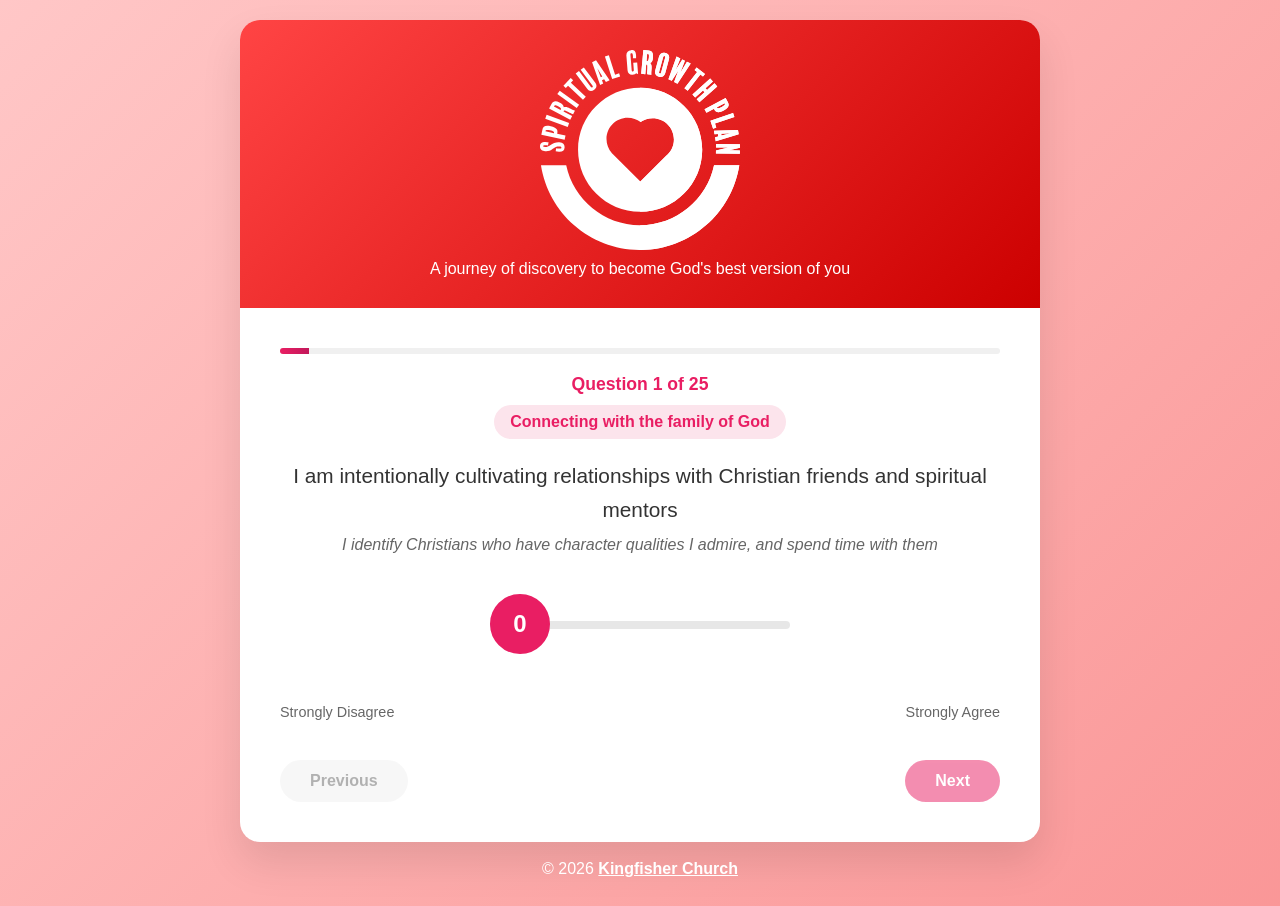
==== commit 19c77a5c: "Updated styling to the results page" ====
--- a/index.html
+++ b/index.html
@@ -9,7 +9,7 @@
 <body>
     <div class="container">
         <div class="header">
-            <h1>Spiritual Growth Plan</h1>
+            <img src="logo.svg" alt="Spiritual Growth Plan Logo" class="main-logo">
             <p>A journey of discovery to become God's best version of you</p>
         </div>
 
@@ -54,6 +54,15 @@
             </div>
         </div>
     </div>
+    <footer class="main-footer">
+        <p>
+            &copy; <span id="footerYear"></span>
+            <a href="https://kingfisher.org.uk" target="_blank" rel="noopener" class="footer-link">Kingfisher Church</a>
+        </p>
+    </footer>
+    <script>
+        document.getElementById('footerYear').textContent = new Date().getFullYear();
+    </script>
     <script src="script.js"></script>
 </body>
 </html>
--- a/style.css
+++ b/style.css
@@ -9,8 +9,9 @@
     background: linear-gradient(135deg, hsl(0, 100%, 89%) 0%, lab(73.06% 38.18 16.54) 100%);
     min-height: 100vh;
     display: flex;
+    flex-direction: column;
     align-items: center;
-    justify-content: center;
+    justify-content: flex-start;
     padding: 20px;
 }
 
@@ -21,6 +22,7 @@
     max-width: 800px;
     width: 100%;
     overflow: hidden;
+    flex: 1 0 auto;
 }
 
 .header {
@@ -31,25 +33,17 @@
     position: relative;
 }
 
-.header::before {
-    content: '♥';
-    position: absolute;
-    top: 20px;
-    left: 50%;
-    transform: translateX(-50%);
-    font-size: 2rem;
-    color: white;
-}
 
 .header h1 {
-    font-size: 2.5rem;
-    margin-bottom: 10px;
-    margin-top: 20px;
-}
-
-.header p {
-    font-size: 1.1rem;
-    opacity: 0.9;
+    display: none;
+}
+
+.main-logo {
+    display: block;
+    margin: 0 auto 10px auto;
+    max-width: 200px;
+    height: auto;
+    filter: brightness(0) invert(1); /* Ensures logo appears white if SVG uses black fill */
 }
 
 .content {
@@ -256,10 +250,9 @@
 
 .accordion-header {
     display: flex;
-    justify-content: space-between;
-    align-items: center;
-    padding: 25px;
-    cursor: pointer;
+    flex-direction: column;
+    align-items: stretch;
+    padding: 0;
     background: var(--category-bg);
 }
 
@@ -275,6 +268,21 @@
     justify-content: space-between;
     gap: 20px;
     width: 100%;
+    padding: 25px;
+    flex-direction: row;
+}
+
+@media (max-width: 700px) {
+    .accordion-summary {
+        flex-direction: column;
+        gap: 10px;
+        align-items: stretch;
+        padding: 18px;
+    }
+    .accordion-score-block {
+        align-items: flex-start;
+        margin-top: 10px;
+    }
 }
 
 .accordion-score-block {
@@ -301,6 +309,7 @@
     margin-bottom: 0;
     font-size: 1rem;
     text-align: right;
+    background: var(--category-color, #e91e63); /* Add this line for background color */
 }
 
 .accordion-content {
@@ -328,47 +337,70 @@
     color: var(--category-color-dark);
 }
 
+.results-actions {
+    display: flex;
+    justify-content: center;
+    gap: 20px;
+    margin-top: 30px;
+    flex-wrap: wrap;
+}
+
+.restart-btn,
 .steps-btn {
-    display: block;
-    margin: 20px auto 0;
+    flex: 1 1 220px;
+    min-width: 180px;
+    max-width: 300px;
     padding: 15px 40px;
-    background: #2196f3;
-    color: white;
     border: none;
     border-radius: 25px;
     font-size: 1.1rem;
     font-weight: 600;
     text-align: center;
-    text-decoration: none;
+    cursor: pointer;
     transition: background 0.3s, transform 0.3s;
-}
-
+    margin: 0;
+    box-sizing: border-box;
+    display: block;
+}
+
+/* Restart uses category color, Steps uses blue */
+.restart-btn {
+    background: var(--category-color, #e91e63);
+    color: white;
+}
+.restart-btn:hover {
+    background: var(--category-color-dark, #c2185b);
+    transform: translateY(-2px);
+}
+
+.steps-btn {
+    background: #2196f3;
+    color: white;
+}
 .steps-btn:hover {
     background: #1976d2;
     transform: translateY(-2px);
 }
 
-@keyframes fadeIn {
-    from { opacity: 0; }
-    to { opacity: 1; }
-}
-
-.results-actions {
-    display: flex;
-    justify-content: center;
-    gap: 20px;
-    margin-top: 30px;
-}
-
+/* Stack vertically on mobile */
 @media (max-width: 600px) {
     .results-actions {
         flex-direction: column;
         gap: 10px;
         align-items: stretch;
     }
-}
-
-/* Category color variables */
+    .restart-btn,
+    .steps-btn {
+        max-width: 100%;
+        width: 100%;
+    }
+}
+
+@keyframes fadeIn {
+    from { opacity: 0; }
+    to { opacity: 1; }
+}
+
 .category-0 {
     --category-color: #e91e63;
     --category-color-dark: #c2185b;
@@ -397,4 +429,43 @@
     --category-color: #9c27b0;
     --category-color-dark: #7b1fa2;
     --category-bg: #f3e5f5;
+}
+
+.category-progress-bar {
+    width: 100%;
+    height: 10px;
+    background: #eee;
+    border-radius: 4px 4px 0 0;
+    margin-bottom: 0;
+    overflow: hidden;
+    position: relative;
+    display: block;
+}
+
+.category-progress-fill {
+    height: 100%;
+    background: var(--category-color, #e91e63);
+    border-radius: 4px 4px 0 0;
+    transition: width 0.5s;
+}
+
+.main-footer {
+    text-align: center;
+    padding: 18px 0 8px 0;
+    background: transparent;
+    font-size: 1rem;
+    color: #ffffff;
+    width: 100%;
+    flex-shrink: 0;
+    margin-top: auto;
+}
+
+.footer-link {
+    color: #ffffff;
+    font-weight: 600;
+}
+
+.footer-link:hover {
+    color: #ffffff;
+    text-decoration: underline;
 }
